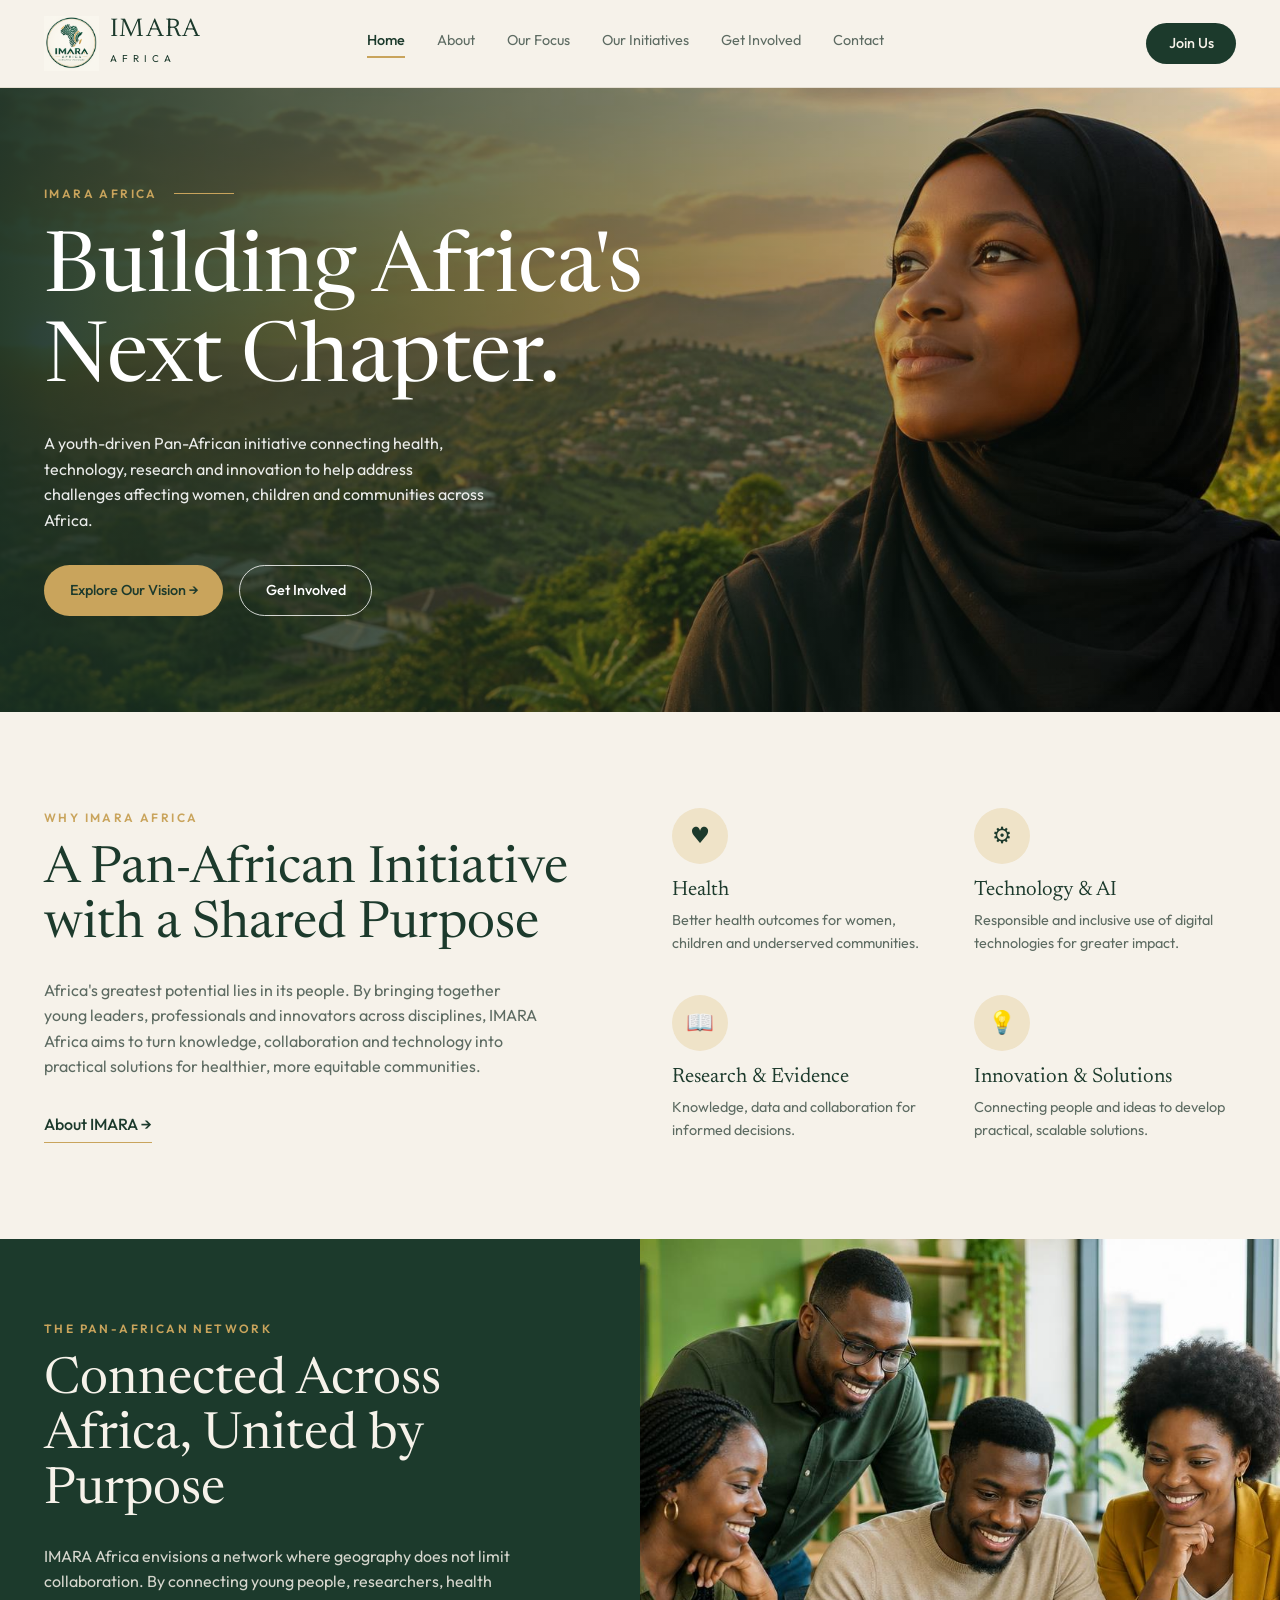
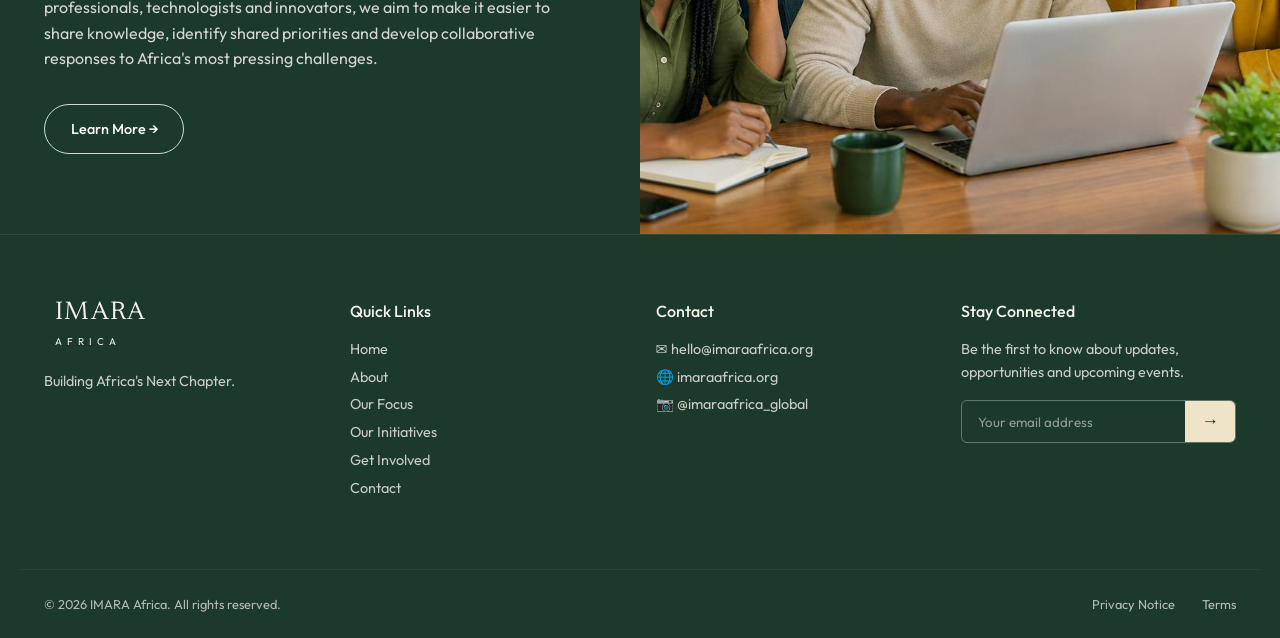
==== index.html @ 16fa27df "Add files via upload" ====
<!DOCTYPE html>
<html lang="en">
<head>
  <meta charset="UTF-8" />
  <meta name="viewport" content="width=device-width, initial-scale=1" />
  <title>IMARA Africa — Building Africa's Next Chapter</title>
  <meta name="description" content="A youth-driven Pan-African initiative connecting health, technology, research and innovation." />
  <link rel="preconnect" href="https://fonts.googleapis.com" />
  <link href="https://fonts.googleapis.com/css2?family=Newsreader:opsz,wght@6..72,400;6..72,500&family=Outfit:wght@300;400;500;600&display=swap" rel="stylesheet" />
  <link rel="stylesheet" href="style.css" />
</head>
<body>

  <!-- HEADER -->
  <header class="header">
    <div class="container header-inner">
      <a href="index.html" class="logo">
        <img src="./images/logo.jpg" alt="Logo" class="logo">
        <span><b>IMARA</b><small>AFRICA</small></span>
      </a>
      <nav class="nav" id="nav">
        <a href="index.html" class="active">Home</a>
        <a href="about.html">About</a>
        <a href="focus.html">Our Focus</a>
        <a href="initiatives.html">Our Initiatives</a>
        <a href="get-involved.html">Get Involved</a>
        <a href="contact.html">Contact</a>
      </nav>
      <a href="get-involved.html" class="btn btn-dark join">Join Us</a>
      <button class="menu-btn" id="menuBtn" aria-label="Menu">☰</button>
    </div>
  </header>

  <!-- HERO -->
  <section class="hero">
    <img src="images/hero.jpg" alt="Young African woman looking at the horizon" />
    <div class="hero-overlay"></div>
    <div class="container hero-content fade-up">
      <p class="eyebrow">IMARA Africa <span class="line"></span></p>
      <h1>Building Africa's Next Chapter.</h1>
      <p>A youth-driven Pan-African initiative connecting health, technology, research and innovation to help address challenges affecting women, children and communities across Africa.</p>
      <div class="buttons">
        <a href="about.html" class="btn btn-gold">Explore Our Vision →</a>
        <a href="get-involved.html" class="btn btn-outline">Get Involved</a>
      </div>
    </div>
  </section>

  <!-- ABOUT TEASER -->
  <section class="container about reveal">
    <div>
      <p class="eyebrow">Why IMARA Africa</p>
      <h2>A Pan-African Initiative with a Shared Purpose</h2>
      <p class="muted">Africa's greatest potential lies in its people. By bringing together young leaders, professionals and innovators across disciplines, IMARA Africa aims to turn knowledge, collaboration and technology into practical solutions for healthier, more equitable communities.</p>
      <a href="about.html" class="link-line">About IMARA →</a>
    </div>
    <div class="features">
      <div class="feature"><div class="icon-circle">♥</div><h3>Health</h3><p>Better health outcomes for women, children and underserved communities.</p></div>
      <div class="feature"><div class="icon-circle">⚙</div><h3>Technology &amp; AI</h3><p>Responsible and inclusive use of digital technologies for greater impact.</p></div>
      <div class="feature"><div class="icon-circle">📖</div><h3>Research &amp; Evidence</h3><p>Knowledge, data and collaboration for informed decisions.</p></div>
      <div class="feature"><div class="icon-circle">💡</div><h3>Innovation &amp; Solutions</h3><p>Connecting people and ideas to develop practical, scalable solutions.</p></div>
    </div>
  </section>

  <!-- NETWORK TEASER -->
  <section class="split dark">
    <div class="split-text reveal">
      <p class="eyebrow">The Pan-African Network</p>
      <h2>Connected Across Africa, United by Purpose</h2>
      <p>IMARA Africa envisions a network where geography does not limit collaboration. By connecting young people, researchers, health professionals, technologists and innovators, we aim to make it easier to share knowledge, identify shared priorities and develop collaborative responses to Africa's most pressing challenges.</p>
      <a href="network.html" class="btn btn-outline">Learn More →</a>
    </div>
    <img src="images/network.jpg" alt="Young professionals collaborating" loading="lazy" />
  </section>

  <!-- FOOTER -->
  <footer class="footer dark">
    <div class="container footer-grid">
      <div>
        <a href="index.html" class="logo light">
          <svg viewBox="0 0 40 44"><path d="M14 2c6 0 12 2 15 6l6 8c2 3 4 4 4 7-1 4-5 6-7 10l-4 9c-1 2-4 2-5 0l-3-9-5-6-10-1C2 25 0 20 2 15 5 9 8 2 14 2z"/></svg>
          <span><b>IMARA</b><small>AFRICA</small></span>
        </a>
        <p class="soft">Building Africa's Next Chapter.</p>
      </div>
      <div>
        <h4>Quick Links</h4>
        <ul class="soft"><li>
          <a href="index.html">Home</a></li>
          <li><a href="about.html">About</a></li>
          <li><a href="focus.html">Our Focus</a></li>
          <li><a href="initiatives.html">Our Initiatives</a></li>
          <li><a href="get-involved.html">Get Involved</a></li>
          <li><a href="contact.html">Contact</a></li></ul>
      </div>
      <div>
        <h4>Contact</h4>
        <ul class="soft"><li>✉ hello@imaraafrica.org</li><li>🌐 imaraafrica.org</li><li>📷 @imaraafrica_global</li></ul>
      </div>
      <div>
        <h4>Stay Connected</h4>
        <p class="soft">Be the first to know about updates, opportunities and upcoming events.</p>
        <form class="subscribe" id="subscribe">
          <input type="email" required placeholder="Your email address" />
          <button aria-label="Subscribe">→</button>
        </form>
        <p class="thanks" id="thanks">Thank you for subscribing!</p>
      </div>
    </div>
    <div class="container footer-bottom">
      <span>© <span id="year"></span> IMARA Africa. All rights reserved.</span>
      <span><a href="#">Privacy Notice</a> <a href="#">Terms</a></span>
    </div>
  </footer>

  <script src="script.js"></script>
</body>
</html>
---- style.css ----
:root {
  --green: #1c3a2c;
  --green-dark: #152d22;
  --gold: #c9a45c;
  --gold-soft: #efe3c8;
  --cream: #f6f2ea;
  --text: #1f3328;
  --muted: #5d6b62;
  --serif: "Newsreader", Georgia, serif;
  --sans: "Outfit", system-ui, sans-serif;
}

* { box-sizing: border-box; margin: 0; padding: 0; }
html { scroll-behavior: smooth; }
body { font-family: var(--sans); background: var(--cream); color: var(--text); line-height: 1.6; }
img { display: block; max-width: 100%; }
a { color: inherit; text-decoration: none; }
ul { list-style: none; }
h1, h2, h3 { font-family: var(--serif); font-weight: 400; line-height: 1.08; }
h2 { font-size: clamp(2rem, 4vw, 3.2rem); margin-top: 1rem; }

.container { max-width: 1240px; margin: 0 auto; padding: 0 1.5rem; }
.eyebrow { font-size: .75rem; font-weight: 600; letter-spacing: .2em; text-transform: uppercase; color: var(--gold); display: flex; align-items: center; gap: 1rem; }
.eyebrow .line { width: 60px; height: 1px; background: var(--gold); }
.muted { color: var(--muted); }

/*logo*/
.logo { width: 60px; height: 55px; object-fit: contain;}

/* Buttons */
.btn { display: inline-flex; align-items: center; gap: .5rem; padding: .8rem 1.6rem; border-radius: 999px; font-size: .9rem; font-weight: 500; transition: transform .25s, box-shadow .25s, background .25s; }
.btn:hover { transform: translateY(-2px); }
.btn-gold { background: var(--gold); color: var(--green); }
.btn-gold:hover { box-shadow: 0 10px 25px -10px var(--gold); }
.btn-outline { border: 1px solid rgba(255,255,255,.8); color: #fff; }
.btn-outline:hover { background: rgba(255,255,255,.1); }
.btn-dark { background: var(--green); color: var(--cream); padding: .55rem 1.4rem; }
.link-line { display: inline-block; margin-top: 2rem; border-bottom: 1px solid var(--gold); padding-bottom: .25rem; font-weight: 500; color: var(--green); }

/* Header */
.header { position: sticky; top: 0; z-index: 50; background: rgba(246,242,234,.95); backdrop-filter: blur(8px); border-bottom: 1px solid #e5dfd2; }
.header-inner { display: flex; align-items: center; justify-content: space-between; padding-top: 1rem; padding-bottom: 1rem; }
.logo { display: flex; align-items: center; gap: .7rem; color: var(--green); }
.logo svg { width: 36px; height: 40px; fill: var(--gold); }
.logo b { display: block; font-family: var(--serif); font-weight: 400; font-size: 1.6rem; line-height: 1; letter-spacing: .05em; }
.logo small { font-size: .62rem; letter-spacing: .5em; }
.logo.light { color: var(--cream); }
.nav { display: flex; gap: 2rem; font-size: .9rem; }
.nav a { color: var(--muted); padding-bottom: .25rem; border-bottom: 2px solid transparent; transition: color .2s; }
.nav a:hover { color: var(--green); }
.nav a.active { color: var(--green); font-weight: 500; border-color: var(--gold); }
.menu-btn { display: none; background: none; border: 0; font-size: 1.6rem; color: var(--green); cursor: pointer; }

/* Hero (home) */
.hero { position: relative; min-height: 580px; overflow: hidden; display: flex; align-items: center; }
.hero > img { position: absolute; inset: 0; width: 100%; height: 100%; object-fit: cover; }
.hero-overlay { position: absolute; inset: 0; background: linear-gradient(90deg, rgba(21,45,34,.92), rgba(21,45,34,.5) 50%, transparent); }
.hero-content { position: relative; color: #fff; padding-top: 6rem; padding-bottom: 6rem; width: 100%; }
.hero h1 { font-size: clamp(3rem, 7vw, 5.2rem); max-width: 600px; margin: 1.5rem 0; }
.hero-content > p:not(.eyebrow) { max-width: 440px; opacity: .9; }
.buttons { display: flex; flex-wrap: wrap; gap: 1rem; margin-top: 2rem; }

/* Page hero (inner pages) */
.page-hero { background: var(--green); color: var(--cream); padding: 6rem 0 5rem; position: relative; overflow: hidden; }
.page-hero h1 { font-size: clamp(2.6rem, 6vw, 4.2rem); margin-top: 1.2rem; max-width: 640px; }
.page-hero p:not(.eyebrow) { margin-top: 1.2rem; max-width: 520px; opacity: .85; }
.page-hero::after { content: ""; position: absolute; right: -120px; top: -120px; width: 340px; height: 340px; border: 1px solid rgba(201,164,92,.35); border-radius: 50%; }
.page-hero::before { content: ""; position: absolute; right: -40px; top: -40px; width: 180px; height: 180px; border: 1px solid rgba(201,164,92,.25); border-radius: 50%; }

/* About */
.about { display: grid; grid-template-columns: 1fr 1fr; gap: 4rem; padding-top: 6rem; padding-bottom: 6rem; }
.about h2 { color: var(--green); }
.about .muted { margin-top: 1.5rem; max-width: 500px; }
.features { display: grid; grid-template-columns: 1fr 1fr; gap: 2.5rem; }
.icon-circle { width: 56px; height: 56px; border-radius: 50%; background: var(--gold-soft); display: grid; place-items: center; font-size: 1.4rem; color: var(--green); transition: transform .3s; }
.feature:hover .icon-circle { transform: scale(1.12); }
.feature h3 { font-size: 1.3rem; color: var(--green); margin: 1rem 0 .4rem; }
.feature p { font-size: .9rem; color: var(--muted); }

/* Dark sections */
.dark { background: var(--green); color: var(--cream); }
.split { display: grid; grid-template-columns: 1fr 1fr; }
.split-text { padding: 5rem 4rem 5rem max(1.5rem, calc((100vw - 1240px) / 2 + 1.5rem)); }
.split-text p:not(.eyebrow) { margin: 1.5rem 0 2rem; opacity: .85; max-width: 520px; }
.split > img { width: 100%; height: 100%; min-height: 380px; object-fit: cover; }

/* Focus */
.focus { padding-top: 6rem; padding-bottom: 6rem; }
.focus-head { display: flex; justify-content: space-between; align-items: flex-end; flex-wrap: wrap; gap: 1.5rem; }
.focus-head h2 { color: var(--green); }
.focus-note { max-width: 360px; border-left: 1px solid var(--gold); padding-left: 1.5rem; font-size: .9rem; color: var(--muted); }
.cards { display: grid; grid-template-columns: repeat(5, 1fr); gap: 1rem; margin-top: 3rem; }
.card { position: relative; height: 300px; border-radius: 10px; overflow: hidden; cursor: pointer; }
.card img { position: absolute; inset: 0; width: 100%; height: 100%; object-fit: cover; transition: transform .7s; }
.card::after { content: ""; position: absolute; inset: 0; background: linear-gradient(to top, var(--green-dark), rgba(21,45,34,.3) 55%, transparent); }
.card:hover img { transform: scale(1.1); }
.card-body { position: absolute; bottom: 0; z-index: 1; padding: 1.25rem; color: #fff; }
.card-icon { width: 40px; height: 40px; border: 1px solid var(--gold); border-radius: 50%; display: grid; place-items: center; margin-bottom: .7rem; }
.card h3 { font-family: var(--sans); font-size: 1rem; font-weight: 500; }
.card p { font-size: .8rem; max-height: 0; opacity: 0; overflow: hidden; transition: all .5s; }
.card:hover p { max-height: 80px; opacity: .9; margin-top: .3rem; }

/* Focus detail blocks (focus page) */
.focus-detail { display: grid; grid-template-columns: 1fr 1fr; gap: 4rem; align-items: center; padding: 4rem 0; }
.focus-detail + .focus-detail { border-top: 1px solid #e5dfd2; }
.focus-detail img { border-radius: 10px; height: 320px; width: 100%; object-fit: cover; }
.focus-detail h3 { font-size: 1.8rem; color: var(--green); margin: .8rem 0; }
.focus-detail p { color: var(--muted); max-width: 480px; }
.focus-detail.flip img { order: 2; }

/* Get involved */
.involved { display: grid; grid-template-columns: 1fr 2fr; }
.involved > img { width: 100%; height: 100%; min-height: 280px; object-fit: cover; }
.involved-body { display: grid; grid-template-columns: 2fr 1fr; gap: 2.5rem; padding: 4rem; align-items: center; }
.involved-body p:not(.eyebrow) { margin: 1rem 0 1.5rem; font-size: .9rem; opacity: .85; max-width: 440px; }
.ways { border-left: 1px solid rgba(201,164,92,.4); padding-left: 2rem; display: grid; gap: 1.2rem; font-size: .9rem; }
.ways span { color: var(--gold); margin-right: .6rem; }

/* Contact page */
.contact-grid { display: grid; grid-template-columns: 1fr 1fr; gap: 4rem; padding: 6rem 0; }
.contact-grid h2 { color: var(--green); }
.contact-list { margin-top: 2rem; display: grid; gap: 1.4rem; }
.contact-list li { display: flex; gap: 1rem; align-items: flex-start; }
.contact-list .icon-circle { flex-shrink: 0; width: 46px; height: 46px; font-size: 1.1rem; }
.contact-list b { display: block; color: var(--green); font-weight: 500; }
.contact-list span { font-size: .9rem; color: var(--muted); }
.contact-form { background: var(--green); color: var(--cream); border-radius: 12px; padding: 2.5rem; }
.contact-form h3 { font-size: 1.6rem; margin-bottom: .5rem; }
.contact-form p { font-size: .9rem; opacity: .85; margin-bottom: 1.5rem; }
.contact-form label { display: block; font-size: .8rem; letter-spacing: .08em; text-transform: uppercase; color: var(--gold); margin: 1.1rem 0 .4rem; }
.contact-form input, .contact-form textarea, .contact-form select { width: 100%; background: rgba(255,255,255,.06); border: 1px solid rgba(255,255,255,.25); border-radius: 6px; padding: .8rem 1rem; color: #fff; font-family: inherit; font-size: .95rem; outline: none; }
.contact-form input:focus, .contact-form textarea:focus, .contact-form select:focus { border-color: var(--gold); }
.contact-form select option { color: var(--text); }
.contact-form textarea { min-height: 120px; resize: vertical; }
.contact-form .btn { margin-top: 1.5rem; border: 0; cursor: pointer; font-family: inherit; }
.form-thanks { display: none; margin-top: 1rem; color: var(--gold); }

/* Footer */
.footer { border-top: 1px solid rgba(255,255,255,.08); }
.footer-grid { display: grid; grid-template-columns: repeat(4, 1fr); gap: 2.5rem; padding-top: 4rem; padding-bottom: 4rem; }
.footer h4 { font-weight: 500; margin-bottom: .8rem; }
.soft { opacity: .8; font-size: .9rem; }
.soft li { margin-bottom: .3rem; }
.soft a:hover { color: var(--gold); }
.logo + .soft { margin-top: 1rem; }
.subscribe { display: flex; margin-top: 1rem; border: 1px solid rgba(255,255,255,.3); border-radius: 6px; overflow: hidden; }
.subscribe input { flex: 1; background: transparent; border: 0; padding: .8rem 1rem; color: #fff; font-family: inherit; outline: none; }
.subscribe input::placeholder { color: rgba(255,255,255,.5); }
.subscribe button { background: var(--gold-soft); color: var(--green); border: 0; padding: 0 1rem; cursor: pointer; font-size: 1.1rem; }
.thanks { display: none; color: var(--gold); margin-top: 1rem; }
.footer-bottom { display: flex; justify-content: space-between; border-top: 1px solid rgba(255,255,255,.08); padding-top: 1.5rem; padding-bottom: 1.5rem; font-size: .8rem; opacity: .7; }
.footer-bottom a { margin-left: 1.5rem; }

/* Animations */
.fade-up { animation: fadeUp .9s ease both; }
@keyframes fadeUp { from { opacity: 0; transform: translateY(20px); } to { opacity: 1; transform: none; } }
.reveal { opacity: 0; transform: translateY(30px); transition: opacity .8s, transform .8s; }
.reveal.visible { opacity: 1; transform: none; }

/* Mobile */
@media (max-width: 900px) {
  .nav { display: none; position: absolute; top: 100%; left: 0; right: 0; flex-direction: column; gap: 1rem; padding: 1.5rem; background: var(--cream); border-bottom: 1px solid #e5dfd2; }
  .nav.open { display: flex; }
  .join { display: none; }
  .menu-btn { display: block; }
  .about, .split, .involved, .involved-body, .footer-grid, .focus-detail, .contact-grid { grid-template-columns: 1fr; }
  .focus-detail.flip img { order: 0; }
  .split-text { padding: 4rem 1.5rem; }
  .involved-body { padding: 3rem 1.5rem; }
  .ways { border: 0; padding: 0; }
  .cards { grid-template-columns: 1fr 1fr; }
}
@media (max-width: 560px) {
  .features, .cards { grid-template-columns: 1fr; }
  .footer-bottom { flex-direction: column; gap: .5rem; }
}
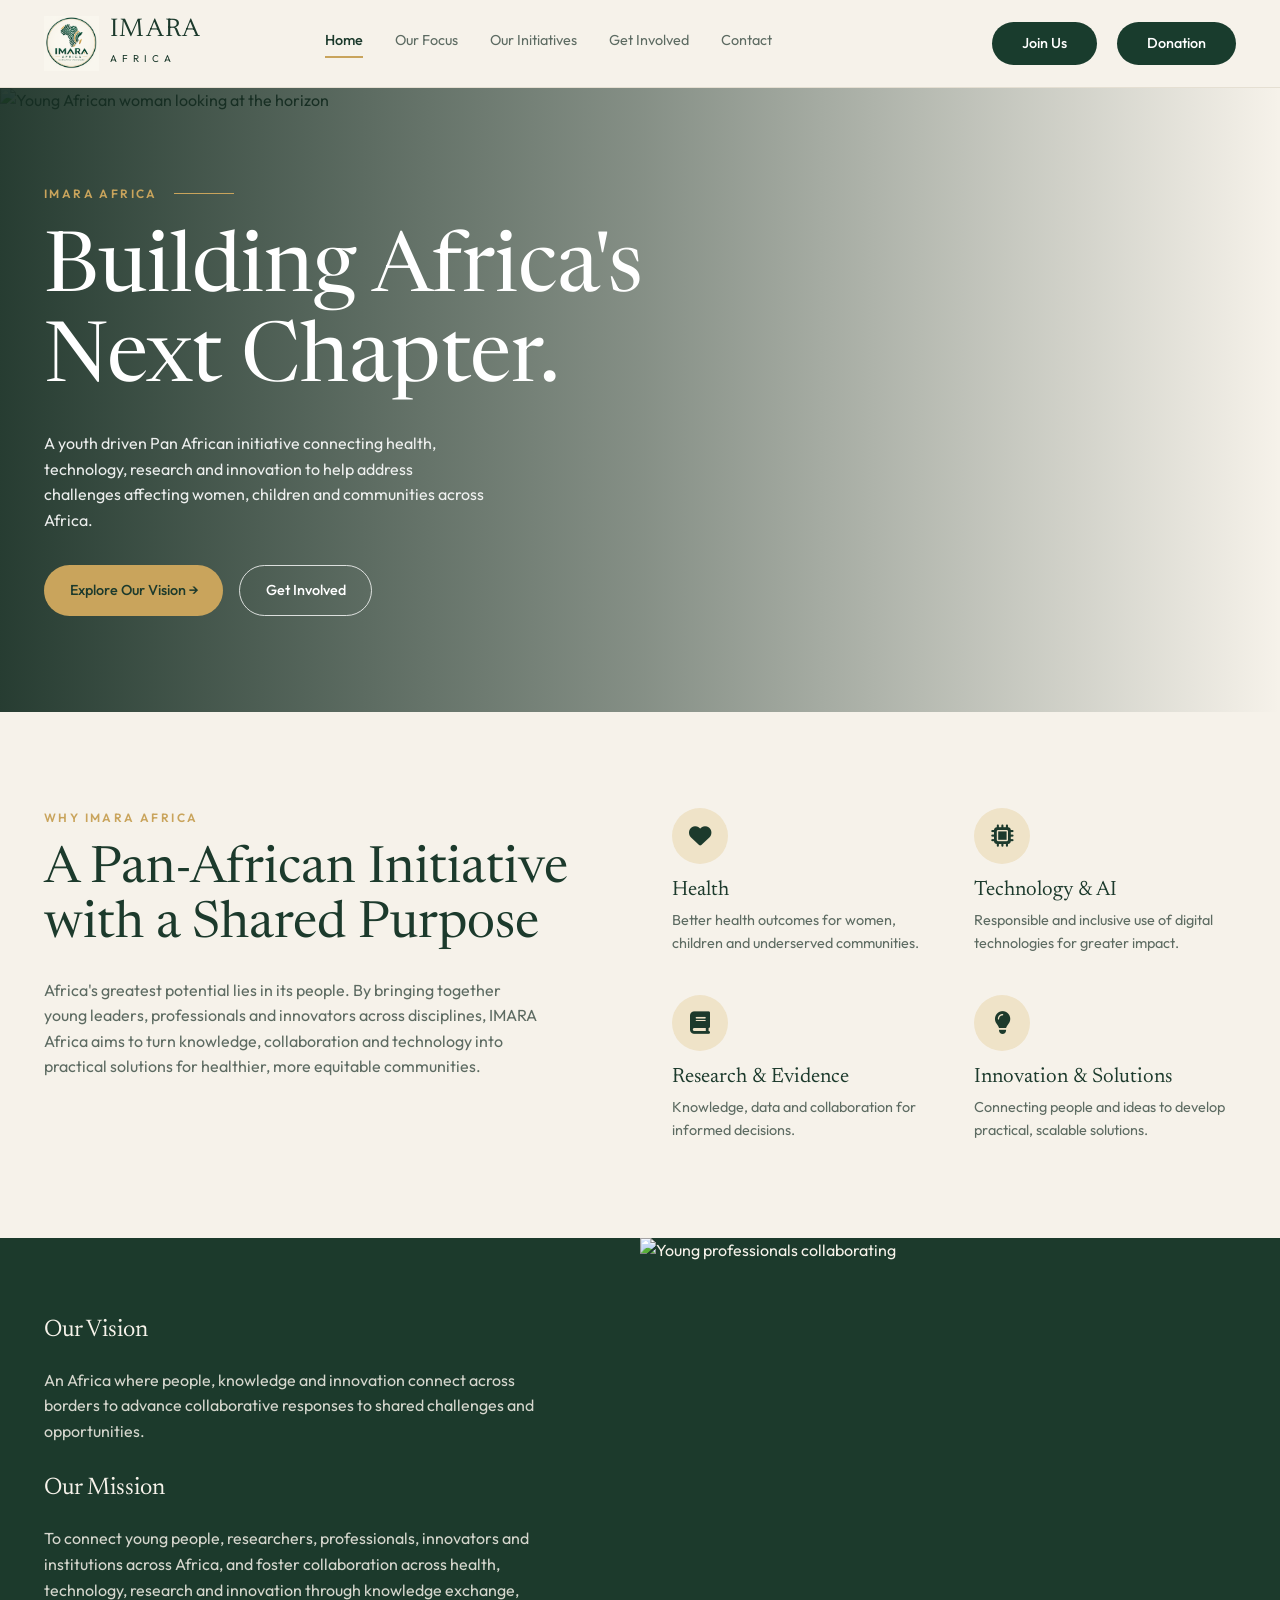
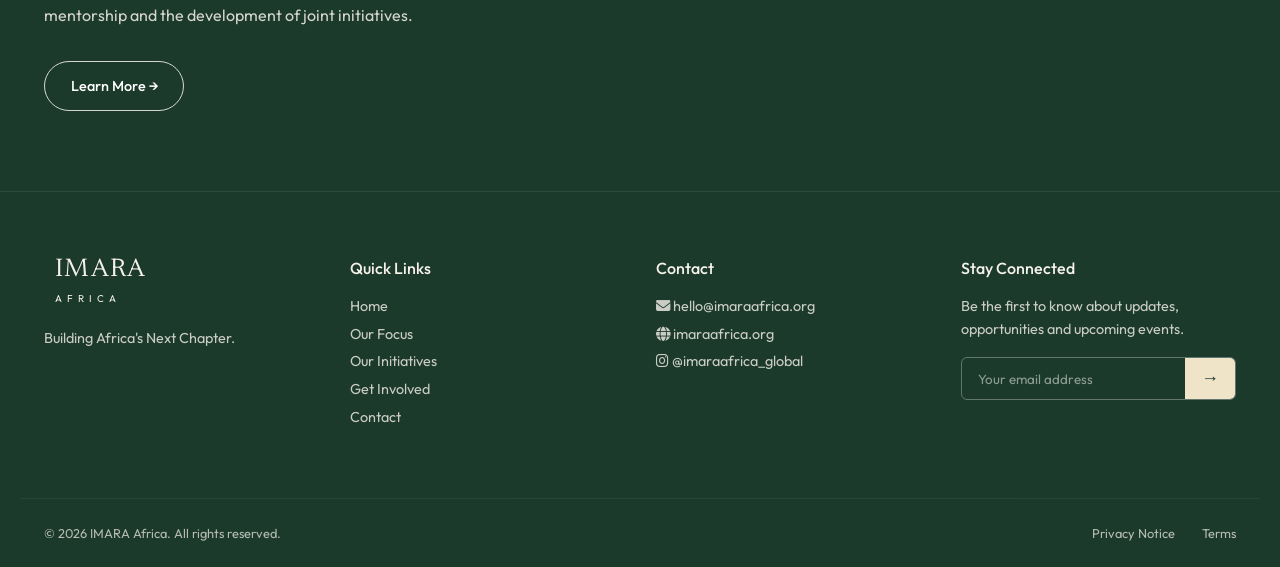
==== commit 9d627c26: "Add files via upload" ====
--- a/index.html
+++ b/index.html
@@ -8,6 +8,7 @@
   <link rel="preconnect" href="https://fonts.googleapis.com" />
   <link href="https://fonts.googleapis.com/css2?family=Newsreader:opsz,wght@6..72,400;6..72,500&family=Outfit:wght@300;400;500;600&display=swap" rel="stylesheet" />
   <link rel="stylesheet" href="style.css" />
+  <link rel="stylesheet" href="https://cdnjs.cloudflare.com/ajax/libs/font-awesome/6.7.2/css/all.min.css">
 </head>
 <body>
 
@@ -20,27 +21,29 @@
       </a>
       <nav class="nav" id="nav">
         <a href="index.html" class="active">Home</a>
-        <a href="about.html">About</a>
         <a href="focus.html">Our Focus</a>
         <a href="initiatives.html">Our Initiatives</a>
         <a href="get-involved.html">Get Involved</a>
         <a href="contact.html">Contact</a>
       </nav>
-      <a href="get-involved.html" class="btn btn-dark join">Join Us</a>
+      <div class="nav-buttons">
+        <a href="get-involved.html" class="btn btn-green">Join Us</a>
+        <a href="#" class="btn btn-green">Donation</a>
+      </div>
       <button class="menu-btn" id="menuBtn" aria-label="Menu">☰</button>
     </div>
   </header>
 
   <!-- HERO -->
   <section class="hero">
-    <img src="images/hero.jpg" alt="Young African woman looking at the horizon" />
+    <img src="images/alao.jpg" alt="Young African woman looking at the horizon" />
     <div class="hero-overlay"></div>
     <div class="container hero-content fade-up">
       <p class="eyebrow">IMARA Africa <span class="line"></span></p>
       <h1>Building Africa's Next Chapter.</h1>
-      <p>A youth-driven Pan-African initiative connecting health, technology, research and innovation to help address challenges affecting women, children and communities across Africa.</p>
+      <p>A youth driven Pan African initiative connecting health, technology, research and innovation to help address challenges affecting women, children and communities across Africa.</p>
       <div class="buttons">
-        <a href="about.html" class="btn btn-gold">Explore Our Vision →</a>
+        <a href="#network" class="btn btn-gold">Explore Our Vision →</a>
         <a href="get-involved.html" class="btn btn-outline">Get Involved</a>
       </div>
     </div>
@@ -52,25 +55,25 @@
       <p class="eyebrow">Why IMARA Africa</p>
       <h2>A Pan-African Initiative with a Shared Purpose</h2>
       <p class="muted">Africa's greatest potential lies in its people. By bringing together young leaders, professionals and innovators across disciplines, IMARA Africa aims to turn knowledge, collaboration and technology into practical solutions for healthier, more equitable communities.</p>
-      <a href="about.html" class="link-line">About IMARA →</a>
     </div>
     <div class="features">
-      <div class="feature"><div class="icon-circle">♥</div><h3>Health</h3><p>Better health outcomes for women, children and underserved communities.</p></div>
-      <div class="feature"><div class="icon-circle">⚙</div><h3>Technology &amp; AI</h3><p>Responsible and inclusive use of digital technologies for greater impact.</p></div>
-      <div class="feature"><div class="icon-circle">📖</div><h3>Research &amp; Evidence</h3><p>Knowledge, data and collaboration for informed decisions.</p></div>
-      <div class="feature"><div class="icon-circle">💡</div><h3>Innovation &amp; Solutions</h3><p>Connecting people and ideas to develop practical, scalable solutions.</p></div>
+      <div class="feature"><div class="icon-circle"><i class="fa-solid fa-heart"></i></div><h3>Health</h3><p>Better health outcomes for women, children and underserved communities.</p></div>
+      <div class="feature"><div class="icon-circle"><i class="fa-solid fa-microchip"></i></div><h3>Technology &amp; AI</h3><p>Responsible and inclusive use of digital technologies for greater impact.</p></div>
+      <div class="feature"><div class="icon-circle"><i class="fa-solid fa-book"></i></div><h3>Research &amp; Evidence</h3><p>Knowledge, data and collaboration for informed decisions.</p></div>
+      <div class="feature"><div class="icon-circle"><i class="fa-solid fa-lightbulb"></i></div><h3>Innovation &amp; Solutions</h3><p>Connecting people and ideas to develop practical, scalable solutions.</p></div>
     </div>
   </section>
 
   <!-- NETWORK TEASER -->
-  <section class="split dark">
+  <section class="split dark" id="network">
     <div class="split-text reveal">
-      <p class="eyebrow">The Pan-African Network</p>
-      <h2>Connected Across Africa, United by Purpose</h2>
-      <p>IMARA Africa envisions a network where geography does not limit collaboration. By connecting young people, researchers, health professionals, technologists and innovators, we aim to make it easier to share knowledge, identify shared priorities and develop collaborative responses to Africa's most pressing challenges.</p>
-      <a href="network.html" class="btn btn-outline">Learn More →</a>
+      <h1>Our Vision</h1>
+      <p>An Africa where people, knowledge and innovation connect across borders to advance collaborative responses to shared challenges and opportunities.</p>
+      <h1>Our Mission</h1>
+      <p>To connect young people, researchers, professionals, innovators and institutions across Africa, and foster collaboration across health, technology, research and innovation through knowledge exchange, mentorship and the development of joint initiatives.</p>
+      <a href="initiatives.html" class="btn btn-outline">Learn More →</a>
     </div>
-    <img src="images/network.jpg" alt="Young professionals collaborating" loading="lazy" />
+    <img src="images/vii.jpg" alt="Young professionals collaborating" loading="lazy" />
   </section>
 
   <!-- FOOTER -->
@@ -87,7 +90,6 @@
         <h4>Quick Links</h4>
         <ul class="soft"><li>
           <a href="index.html">Home</a></li>
-          <li><a href="about.html">About</a></li>
           <li><a href="focus.html">Our Focus</a></li>
           <li><a href="initiatives.html">Our Initiatives</a></li>
           <li><a href="get-involved.html">Get Involved</a></li>
@@ -95,7 +97,9 @@
       </div>
       <div>
         <h4>Contact</h4>
-        <ul class="soft"><li>✉ hello@imaraafrica.org</li><li>🌐 imaraafrica.org</li><li>📷 @imaraafrica_global</li></ul>
+        <ul class="soft"><li><i class="fa-solid fa-envelope"></i> hello@imaraafrica.org</li>
+          <li><i class="fa-solid fa-globe"></i> imaraafrica.org</li>
+          <li><a href="https://www.instagram.com/imaraafrica_global/" target="_blank"><i class="fa-brands fa-instagram"></i></a> @imaraafrica_global</li></ul>
       </div>
       <div>
         <h4>Stay Connected</h4>
--- a/style.css
+++ b/style.css
@@ -36,6 +36,22 @@
 .btn-outline:hover { background: rgba(255,255,255,.1); }
 .btn-dark { background: var(--green); color: var(--cream); padding: .55rem 1.4rem; }
 .link-line { display: inline-block; margin-top: 2rem; border-bottom: 1px solid var(--gold); padding-bottom: .25rem; font-weight: 500; color: var(--green); }
+.nav-buttons {
+    display: flex;
+    align-items: center;
+    gap: 20px;
+}
+
+.nav-buttons .btn {
+    background-color: #193C2D;
+    color: white;
+    border-radius: 40px;
+    padding: 10px 30px;
+    text-decoration: none;
+    display: inline-flex;
+    align-items: center;
+    justify-content: center;
+}
 
 /* Header */
 .header { position: sticky; top: 0; z-index: 50; background: rgba(246,242,234,.95); backdrop-filter: blur(8px); border-bottom: 1px solid #e5dfd2; }
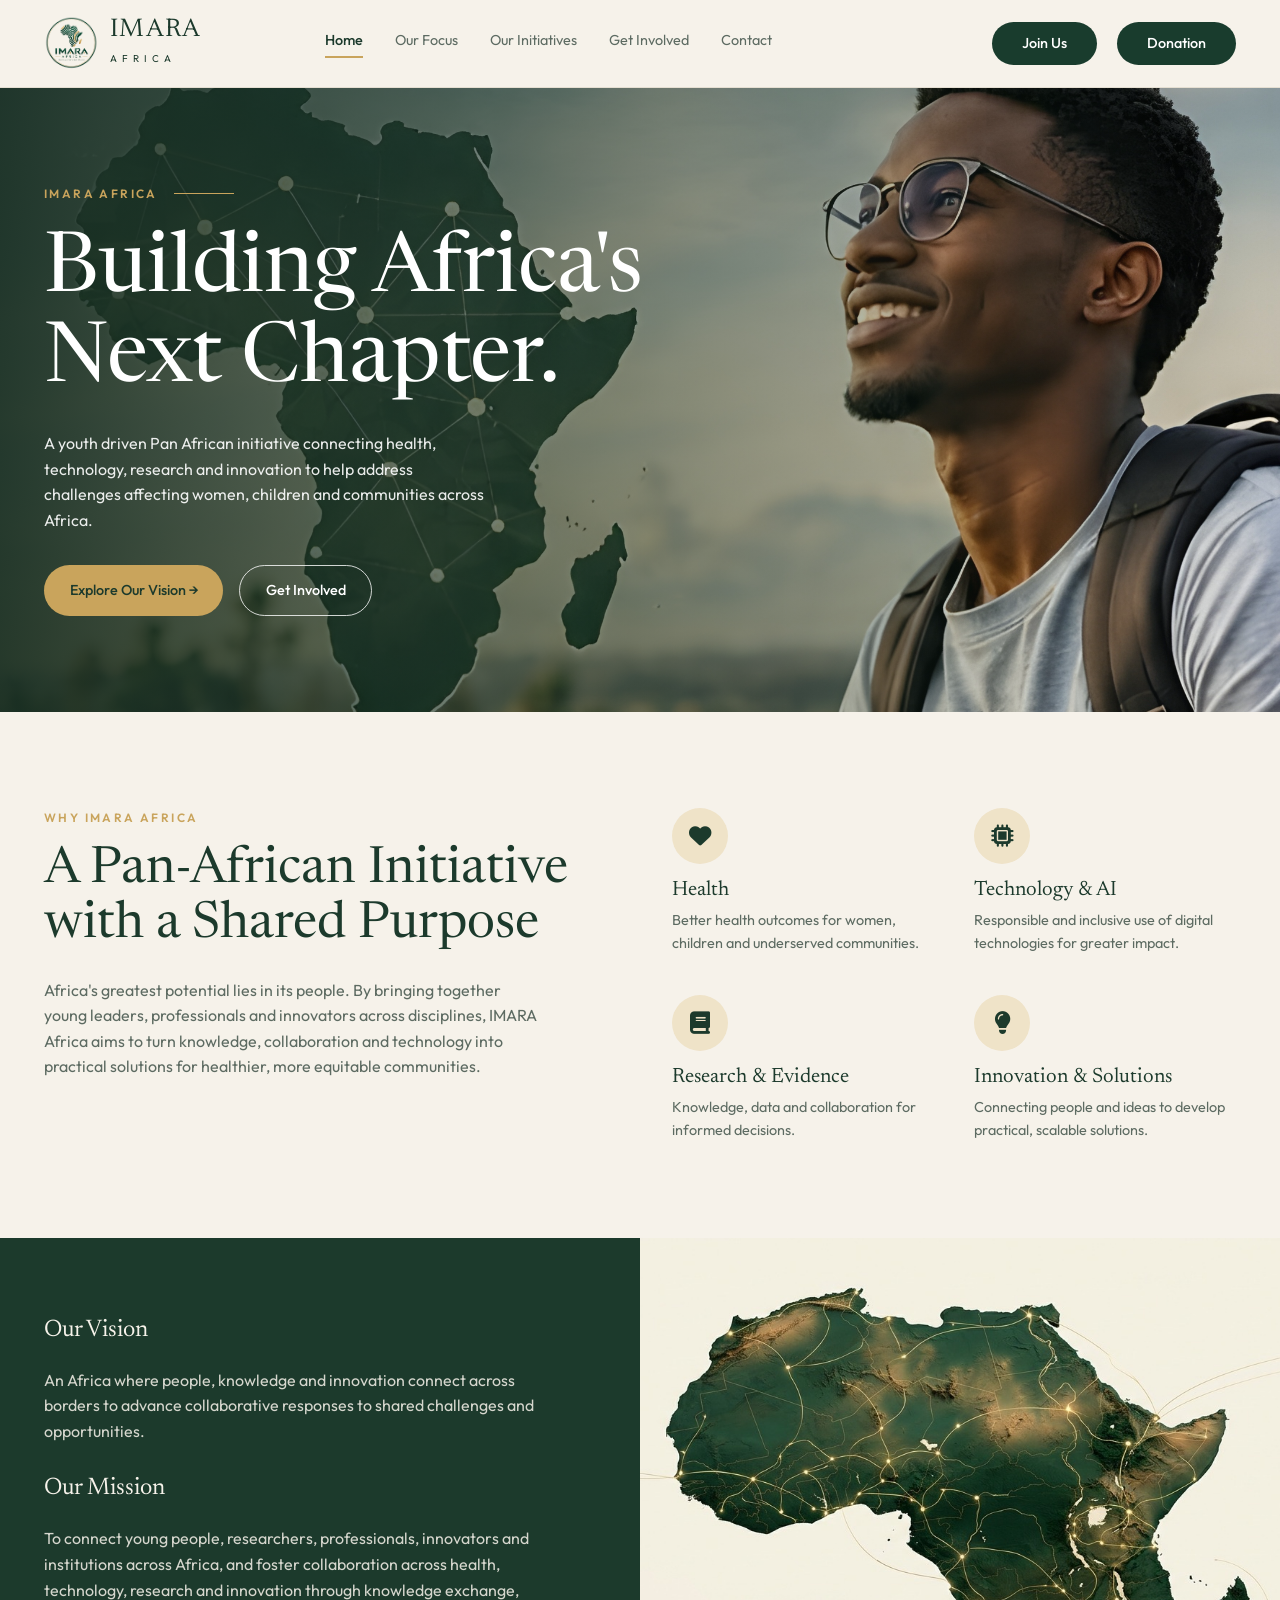
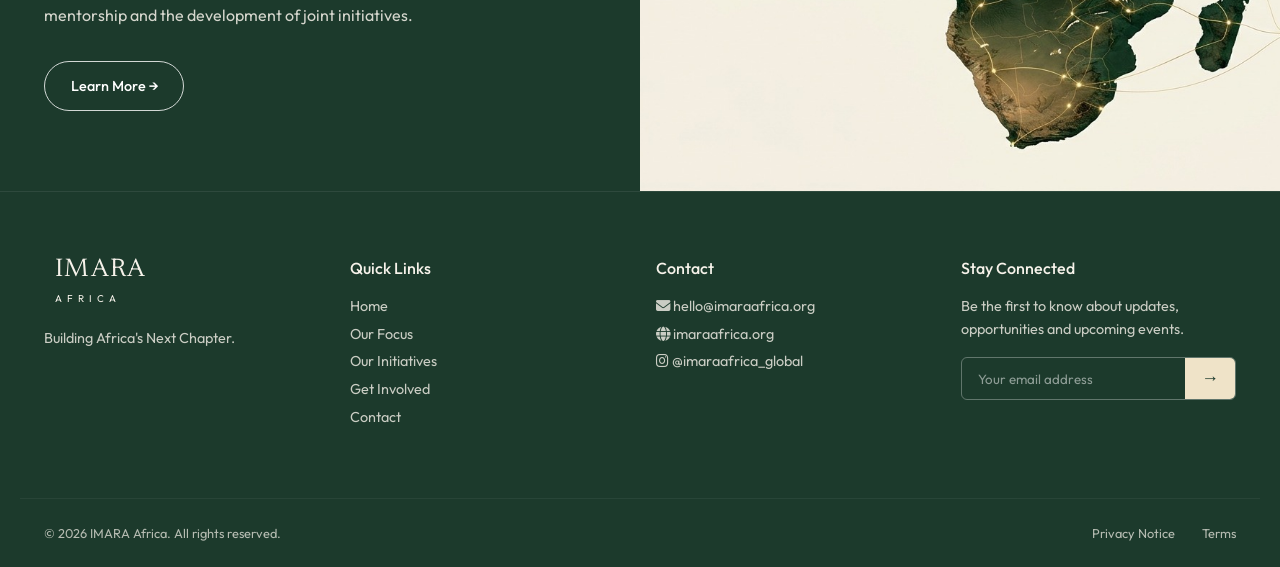
==== commit aaaa1d9a: "Update index.html" ====
--- a/index.html
+++ b/index.html
@@ -1,15 +1,27 @@
 <!DOCTYPE html>
 <html lang="en">
+
 <head>
   <meta charset="UTF-8" />
   <meta name="viewport" content="width=device-width, initial-scale=1" />
-  <title>IMARA Africa — Building Africa's Next Chapter</title>
-  <meta name="description" content="A youth-driven Pan-African initiative connecting health, technology, research and innovation." />
+
+  <!-- SEO -->
+  <title>IMARA Africa | Building Africa's Next Chapter</title>
+
+  <meta name="description"
+    content="IMARA Africa is a youth-driven Pan-African initiative connecting health, technology, research and innovation to build Africa's future." />
+
+  <link rel="canonical" href="https://imaraafrica.org/" />
+
+  <!-- Google Fonts -->
   <link rel="preconnect" href="https://fonts.googleapis.com" />
   <link href="https://fonts.googleapis.com/css2?family=Newsreader:opsz,wght@6..72,400;6..72,500&family=Outfit:wght@300;400;500;600&display=swap" rel="stylesheet" />
+
+  <!-- CSS -->
   <link rel="stylesheet" href="style.css" />
   <link rel="stylesheet" href="https://cdnjs.cloudflare.com/ajax/libs/font-awesome/6.7.2/css/all.min.css">
 </head>
+
 <body>
 
   <!-- HEADER -->
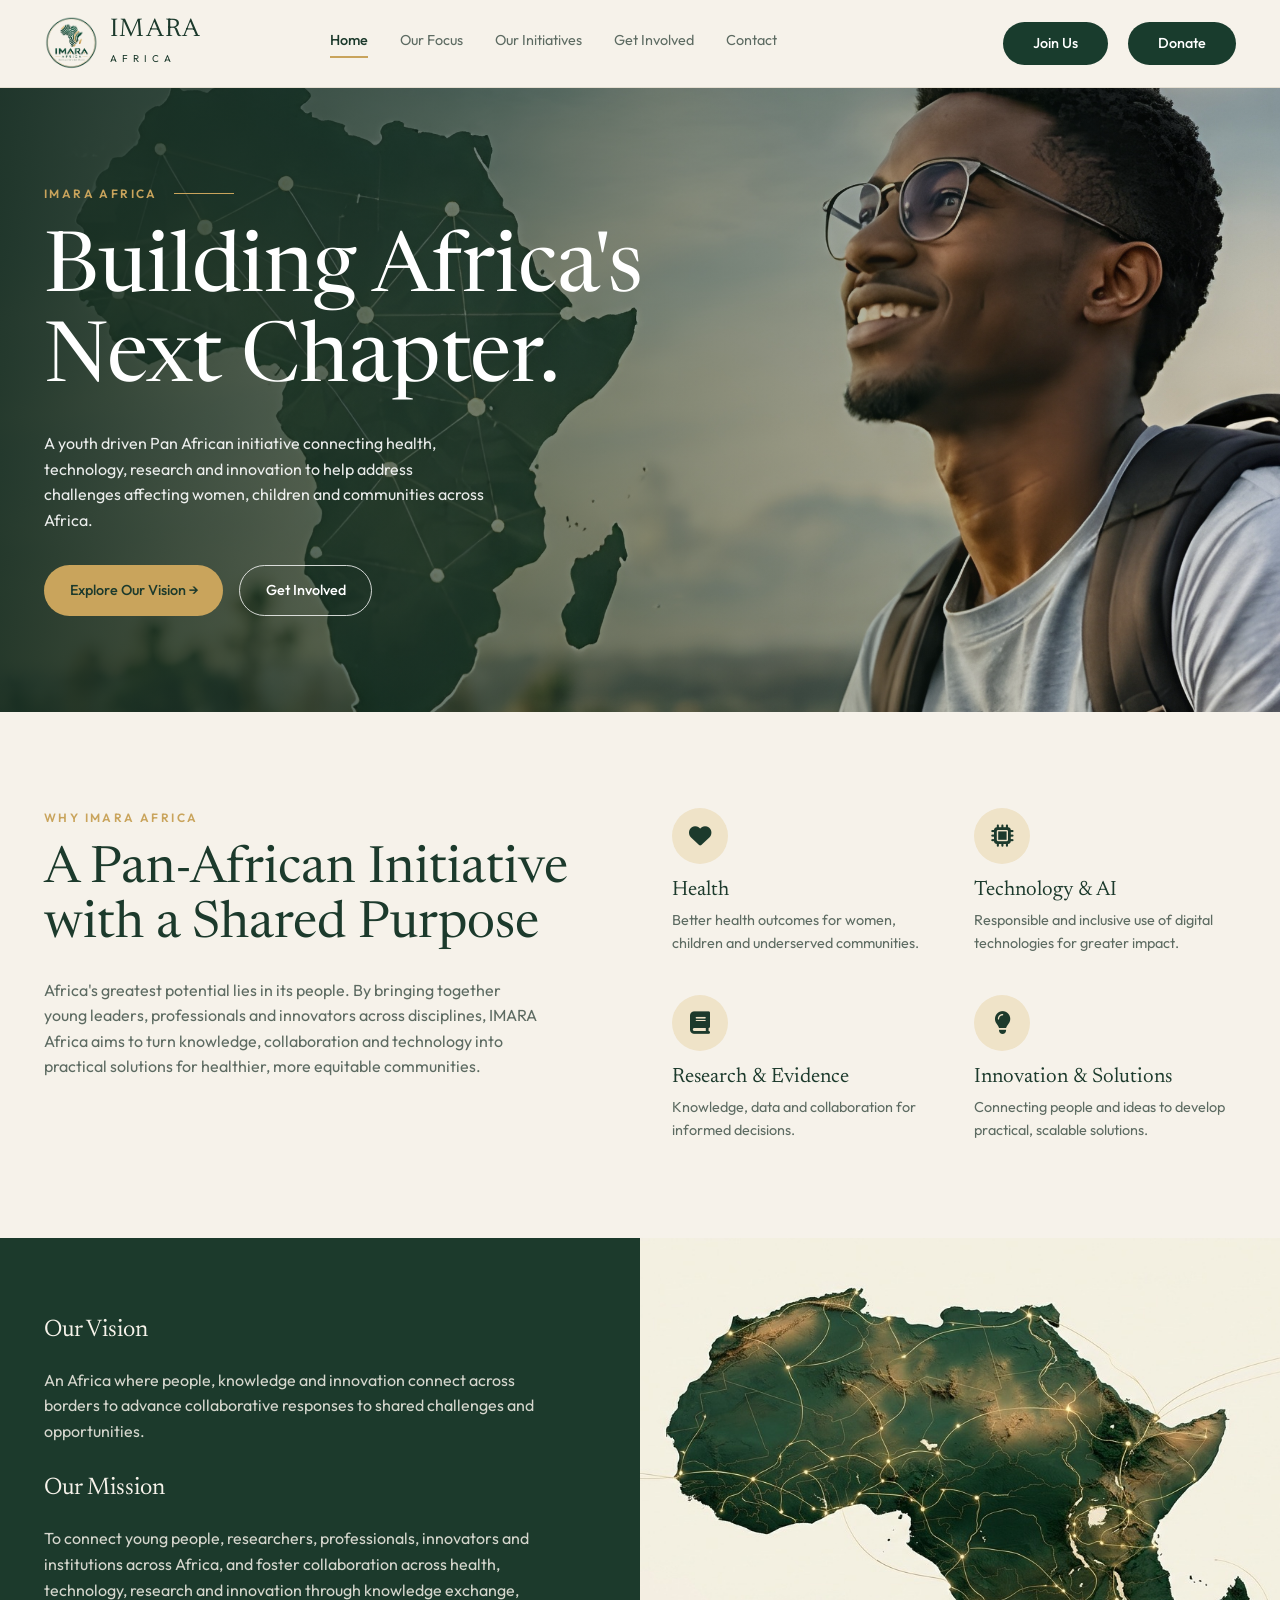
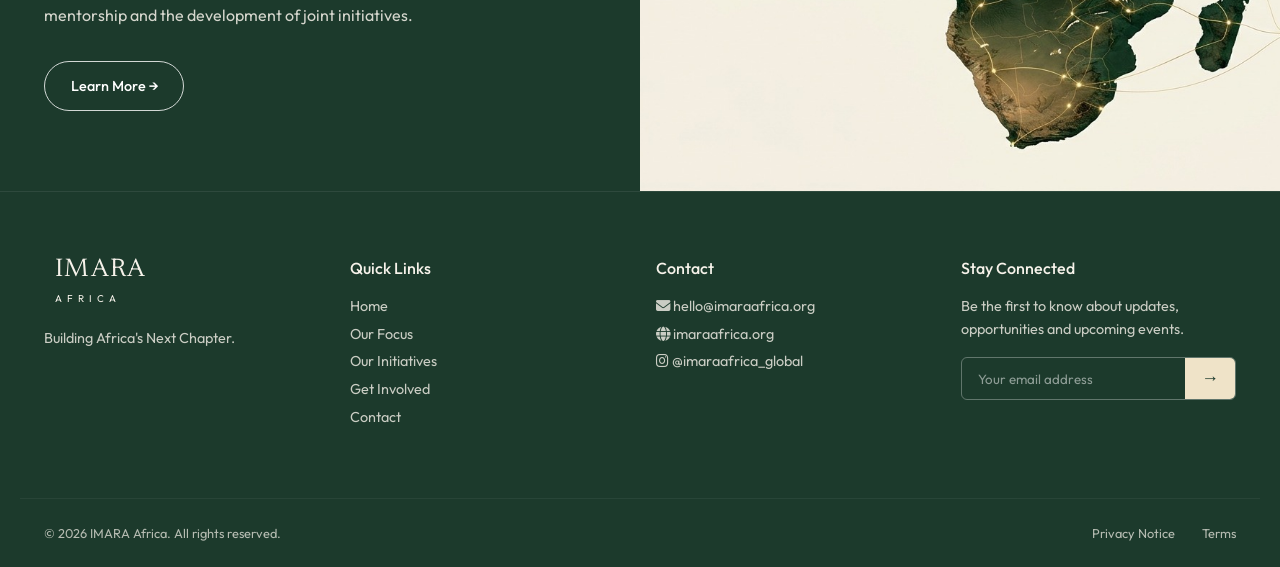
==== commit f3448205: "Update index.html" ====
--- a/index.html
+++ b/index.html
@@ -40,7 +40,7 @@
       </nav>
       <div class="nav-buttons">
         <a href="get-involved.html" class="btn btn-green">Join Us</a>
-        <a href="#" class="btn btn-green">Donation</a>
+        <a href="#" class="btn btn-green">Donate</a>
       </div>
       <button class="menu-btn" id="menuBtn" aria-label="Menu">☰</button>
     </div>
